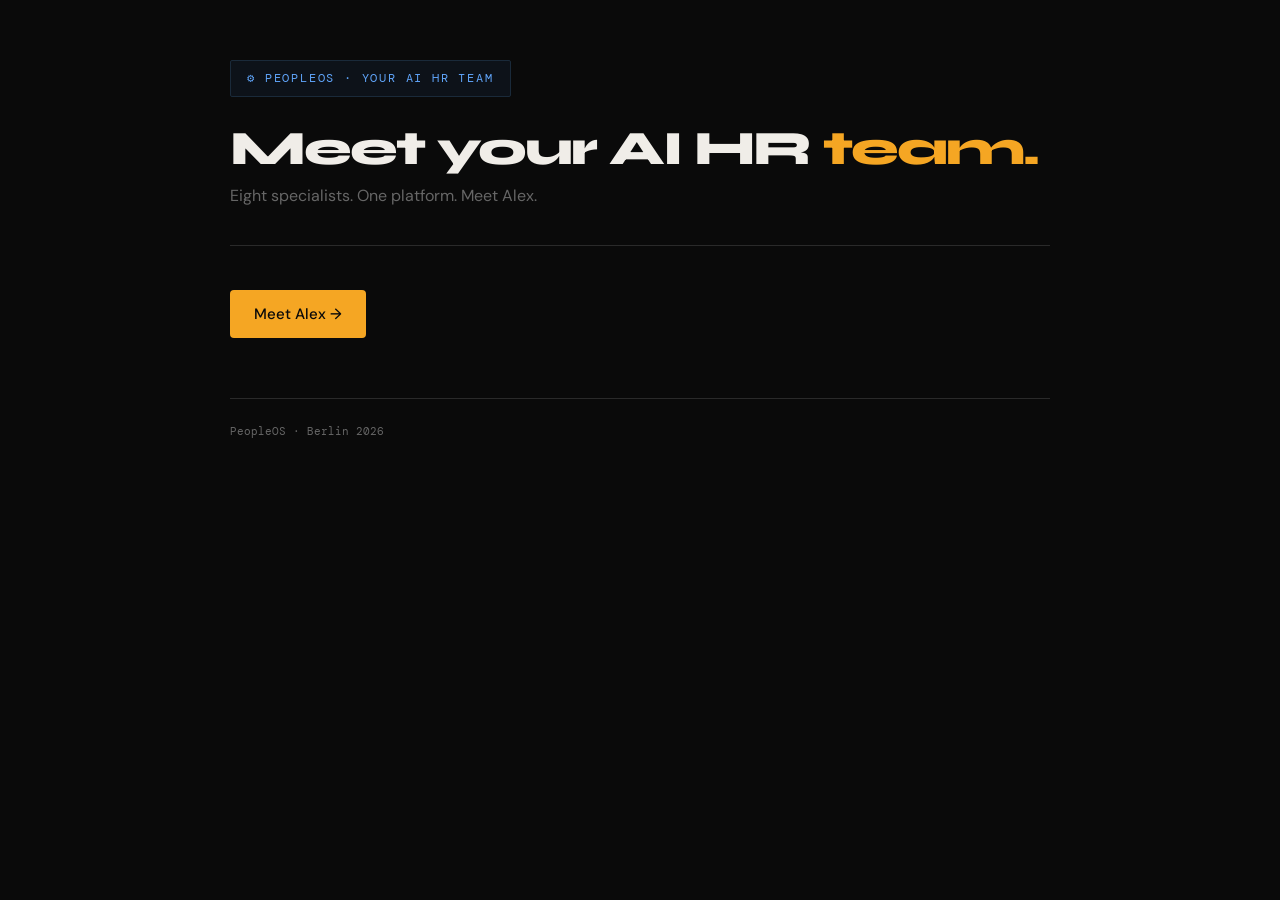
==== index.html @ 3e2934d3 "feat(ui): brand-styled CSS + index landing stub + Alex page shell - styles.css: :root CSS variables " ====
<!DOCTYPE html>
<html lang="en">
<head>
  <meta charset="UTF-8">
  <meta name="viewport" content="width=device-width, initial-scale=1.0">
  <title>PeopleOS — Your AI HR Team</title>
  <link rel="preconnect" href="https://fonts.googleapis.com">
  <link rel="preconnect" href="https://fonts.gstatic.com" crossorigin>
  <link href="https://fonts.googleapis.com/css2?family=DM+Mono:wght@400;500&family=Syne:wght@700;800&family=DM+Sans:wght@300;400;500&display=swap" rel="stylesheet">
  <link rel="stylesheet" href="styles.css">
</head>
<body>
  <div class="page">

    <div class="header">
      <div class="role-badge">⚙ PeopleOS · Your AI HR Team</div>
      <h1>Meet your AI HR <em>team.</em></h1>
      <p class="subtitle">Eight specialists. One platform. Meet Alex.</p>
    </div>

    <section>
      <a href="/alex" class="cta-button">Meet Alex →</a>
    </section>

    <div class="footer">
      <span>PeopleOS · Berlin 2026</span>
    </div>

  </div>
</body>
</html>
---- styles.css ----
/* styles.css — PeopleOS shared stylesheet
   Covers both index.html (Team Showcase) and alex.html (Alex Interface).
   All colours from CSS custom properties only — no inline hex in components.
   Google Fonts loaded via <link> in HTML, not @import here.
*/

/* ─── CSS Custom Properties ──────────────────────────────────────────────── */

:root {
  /* Backgrounds */
  --black:    #0a0a0a;
  --card:     #1a1a1a;
  --card2:    #141414;

  /* Borders */
  --border:   #2a2a2a;

  /* Text */
  --white:    #f0ede8;
  --muted:    #666666;

  /* Accents */
  --gold:     #f5a623;
  --gold-dim: #a06b10;
  --blue:     #60a5fa;
  --green:    #4ade80;
  --red:      #f87171;

  /* Contextual / component colours */
  --navy-bg:       #0d1219;   /* role badge bg, prompt box bg */
  --navy-deep:     #0d1a2e;   /* avatar bg, agent-tag bg */
  --navy-border:   #1a2a3a;   /* interactive/highlighted borders */
  --code-bg:       #080d14;   /* prompt / code box bg */
  --code-text:     #a0c4ff;   /* prompt box body text */
  --warn-bg:       #1a1000;   /* warning background */
  --warn-border:   #3a2a00;   /* warning border */
  --warn-text:     #ffd080;   /* warning text */
  --crit-bg:       #1a0d0d;   /* deadline / critical alert bg */
  --crit-border:   #3a1a1a;   /* deadline border */
  --north-text:    #050d1a;   /* north-star box text */
}

/* ─── Reset ──────────────────────────────────────────────────────────────── */

*, *::before, *::after {
  margin: 0;
  padding: 0;
  box-sizing: border-box;
}

/* ─── Base ───────────────────────────────────────────────────────────────── */

body {
  background: var(--black);
  color: var(--white);
  font-family: 'DM Sans', sans-serif;
  font-size: 15px;
  line-height: 1.6;
  -webkit-font-smoothing: antialiased;
}

/* ─── Page container ─────────────────────────────────────────────────────── */

.page {
  max-width: 900px;
  margin: 0 auto;
  padding: 60px 40px;
}

/* ─── Typography ─────────────────────────────────────────────────────────── */

h1 {
  font-family: 'Syne', sans-serif;
  font-size: 48px;
  font-weight: 800;
  letter-spacing: -2px;
  line-height: 1;
}

h1 em {
  color: var(--gold);
  font-style: normal;
}

h2 {
  font-family: 'Syne', sans-serif;
  font-size: 11px;
  font-weight: 700;
  letter-spacing: 0.2em;
  text-transform: uppercase;
  color: var(--gold);
  margin-bottom: 18px;
  display: flex;
  align-items: center;
  gap: 12px;
}

h2::after {
  content: '';
  flex: 1;
  height: 1px;
  background: var(--border);
}

h3 {
  font-family: 'Syne', sans-serif;
  font-size: 22px;
  font-weight: 800;
}

/* Output card headings (h3 inside output cards) */
.output-card h3 {
  font-family: 'Syne', sans-serif;
  font-size: 16px;
  font-weight: 700;
  color: var(--white);
  margin-bottom: 12px;
}

strong {
  color: var(--gold);
}

/* ─── Section spacing ────────────────────────────────────────────────────── */

section {
  margin-bottom: 48px;
}

/* ─── Header ─────────────────────────────────────────────────────────────── */

.header {
  border-bottom: 1px solid var(--border);
  padding-bottom: 36px;
  margin-bottom: 44px;
}

.subtitle {
  font-size: 16px;
  color: var(--muted);
  margin-top: 10px;
}

/* ─── Role badge ─────────────────────────────────────────────────────────── */

.role-badge {
  display: inline-flex;
  align-items: center;
  gap: 10px;
  background: var(--navy-bg);
  border: 1px solid var(--navy-border);
  padding: 8px 16px;
  border-radius: 2px;
  margin-bottom: 28px;
  font-family: 'DM Mono', monospace;
  font-size: 12px;
  letter-spacing: 0.15em;
  color: var(--blue);
  text-transform: uppercase;
}

/* ─── Agent card ─────────────────────────────────────────────────────────── */

.agent-card {
  background: var(--card);
  border: 1px solid var(--navy-border);
  border-radius: 4px;
  padding: 24px;
  display: flex;
  gap: 20px;
  align-items: flex-start;
  margin-bottom: 24px;
}

.avatar {
  width: 60px;
  height: 60px;
  border-radius: 50%;
  background: var(--navy-deep);
  color: var(--blue);
  display: flex;
  align-items: center;
  justify-content: center;
  font-family: 'Syne', sans-serif;
  font-size: 20px;
  font-weight: 800;
  flex-shrink: 0;
}

.agent-details h3 {
  font-family: 'Syne', sans-serif;
  font-size: 22px;
  font-weight: 800;
  color: var(--white);
}

.agent-details p {
  font-size: 14px;
  color: var(--muted);
  margin-top: 4px;
}

.agent-tag {
  display: inline-block;
  margin-top: 8px;
  font-family: 'DM Mono', monospace;
  font-size: 10px;
  letter-spacing: 0.1em;
  text-transform: uppercase;
  background: var(--navy-deep);
  color: var(--blue);
  border: 1px solid var(--navy-border);
  padding: 3px 10px;
  border-radius: 2px;
}

/* Online status dot */
.online-dot {
  display: inline-block;
  width: 8px;
  height: 8px;
  border-radius: 50%;
  background: var(--green);
  margin-right: 6px;
}

.agent-status {
  font-family: 'DM Mono', monospace;
  font-size: 11px;
  color: var(--green);
  margin-left: auto;
  display: flex;
  align-items: center;
  white-space: nowrap;
  flex-shrink: 0;
}

/* ─── Input section ──────────────────────────────────────────────────────── */

.input-section {
  margin-bottom: 32px;
}

.textarea {
  width: 100%;
  background: var(--card);
  border: 1px solid var(--border);
  border-radius: 4px;
  padding: 16px 18px;
  font-family: 'DM Sans', sans-serif;
  font-size: 15px;
  color: var(--white);
  line-height: 1.6;
  resize: vertical;
  display: block;
  transition: border-color 0.15s;
}

.textarea::placeholder {
  color: var(--muted);
}

.textarea:focus {
  outline: none;
  border-color: var(--gold);
}

.textarea:disabled {
  opacity: 0.5;
  cursor: not-allowed;
}

/* ─── Buttons ────────────────────────────────────────────────────────────── */

.cta-button {
  display: inline-flex;
  align-items: center;
  gap: 8px;
  background: var(--gold);
  color: var(--black);
  border: none;
  border-radius: 4px;
  padding: 12px 24px;
  font-family: 'DM Sans', sans-serif;
  font-size: 15px;
  font-weight: 500;
  cursor: pointer;
  transition: opacity 0.15s;
  text-decoration: none;
}

.cta-button:hover {
  opacity: 0.88;
}

.cta-button:focus {
  outline: 2px solid var(--gold);
  outline-offset: 2px;
}

.cta-button:disabled {
  opacity: 0.35;
  cursor: not-allowed;
}

/* Secondary / muted button variant */
.cta-button--secondary {
  background: transparent;
  color: var(--muted);
  border: 1px solid var(--border);
}

.cta-button--secondary:hover {
  border-color: var(--white);
  color: var(--white);
  opacity: 1;
}

/* Blue button variant (e.g. Post to LinkedIn) */
.cta-button--blue {
  background: var(--blue);
  color: var(--black);
}

.cta-button--blue:focus {
  outline-color: var(--blue);
}

/* ─── Loading panel ──────────────────────────────────────────────────────── */

.loading-panel {
  background: var(--card);
  border: 1px solid var(--navy-border);
  border-radius: 4px;
  padding: 22px 26px;
  font-family: 'DM Mono', monospace;
  font-size: 13px;
  line-height: 1.9;
  color: var(--code-text);
  margin-bottom: 24px;
}

.loading-panel .loading-title {
  color: var(--blue);
  font-size: 14px;
  font-weight: 500;
  margin-bottom: 8px;
}

.loading-dots {
  display: inline-block;
  color: var(--blue);
}

/* ─── Output region + cards ──────────────────────────────────────────────── */

.output-region {
  display: grid;
  grid-template-columns: 1fr 1fr;
  gap: 8px;
  margin-bottom: 32px;
}

/* aria-live wrapper for screen readers */
.output-region[aria-live] {
  /* attribute set in HTML; no additional styles needed */
}

.output-card {
  background: var(--card);
  border: 1px solid var(--border);
  border-radius: 4px;
  padding: 18px 20px;
  overflow: hidden;
}

/* Hero / featured card — LinkedIn ad */
.output-card--hero {
  border-color: var(--gold-dim);
  grid-column: 1 / -1;
}

/* Output tag label */
.output-tag {
  font-family: 'DM Mono', monospace;
  font-size: 10px;
  letter-spacing: 0.1em;
  text-transform: uppercase;
  margin-bottom: 10px;
  color: var(--blue);
}

.output-tag--gold {
  color: var(--gold);
}

/* Pre-formatted text (LinkedIn ad) */
.output-card pre {
  white-space: pre-wrap;
  font-family: 'DM Sans', sans-serif;
  font-size: 14px;
  line-height: 1.7;
  color: var(--white);
  margin: 0 0 16px 0;
}

/* Markdown-rendered content inside output cards */
.output-card p {
  font-size: 14px;
  line-height: 1.8;
  color: var(--white);
  margin-bottom: 8px;
}

.output-card ul,
.output-card ol {
  padding-left: 20px;
  margin-bottom: 8px;
}

.output-card li {
  font-size: 14px;
  line-height: 1.8;
  color: var(--white);
  margin-bottom: 2px;
}

.output-card table {
  width: 100%;
  border-collapse: collapse;
  font-size: 13px;
  margin-bottom: 8px;
}

.output-card th,
.output-card td {
  text-align: left;
  padding: 6px 10px;
  border-bottom: 1px solid var(--border);
  color: var(--white);
}

.output-card th {
  color: var(--gold);
  font-family: 'DM Mono', monospace;
  font-size: 11px;
  letter-spacing: 0.05em;
  text-transform: uppercase;
}

/* Card action row */
.output-card-actions {
  display: flex;
  gap: 10px;
  justify-content: flex-end;
  margin-top: 16px;
}

/* ─── Warning panel ──────────────────────────────────────────────────────── */

.warning {
  background: var(--warn-bg);
  border: 1px solid var(--warn-border);
  border-radius: 4px;
  padding: 18px 20px;
  font-size: 13px;
  color: var(--warn-text);
  margin-bottom: 24px;
}

.warning p {
  margin-bottom: 12px;
}

.warning p:last-child {
  margin-bottom: 0;
}

/* ─── Back link ──────────────────────────────────────────────────────────── */

.back-link {
  display: inline-block;
  font-family: 'DM Mono', monospace;
  font-size: 12px;
  color: var(--muted);
  text-decoration: none;
  margin-bottom: 32px;
  transition: color 0.15s;
}

.back-link:hover {
  color: var(--white);
}

/* ─── Copy tag (small inline status) ────────────────────────────────────── */

.copy-tag {
  font-family: 'DM Mono', monospace;
  font-size: 10px;
  letter-spacing: 0.05em;
  color: var(--green);
  opacity: 0;
  transition: opacity 0.2s;
}

.copy-tag.is-visible {
  opacity: 1;
}

/* ─── Footer ─────────────────────────────────────────────────────────────── */

.footer {
  border-top: 1px solid var(--border);
  padding-top: 24px;
  margin-top: 60px;
  display: flex;
  justify-content: space-between;
  font-family: 'DM Mono', monospace;
  font-size: 11px;
  color: var(--muted);
}

/* ─── Team grid (Phase 3 — placeholder hook) ─────────────────────────────── */

.team-grid {
  display: grid;
  grid-template-columns: repeat(3, 1fr);
  gap: 12px;
}

/* Individual team member card */
.team-card {
  background: var(--card);
  border: 1px solid var(--navy-border);
  border-radius: 4px;
  padding: 20px;
  display: flex;
  flex-direction: column;
  gap: 12px;
  transition: border-color 0.15s;
}

.team-card--active {
  cursor: pointer;
}

.team-card--active:hover {
  border-color: var(--blue);
}

.team-card--inactive {
  cursor: not-allowed;
  opacity: 0.6;
}

.team-card .avatar {
  width: 48px;
  height: 48px;
  font-size: 16px;
}

.team-card-name {
  font-family: 'Syne', sans-serif;
  font-size: 15px;
  font-weight: 800;
  color: var(--white);
}

.team-card-role {
  font-size: 12px;
  color: var(--muted);
  margin-top: 2px;
}

/* Status pills on team cards */
.status-pill {
  display: inline-block;
  font-family: 'DM Mono', monospace;
  font-size: 10px;
  letter-spacing: 0.1em;
  text-transform: uppercase;
  padding: 3px 10px;
  border-radius: 2px;
  margin-top: 4px;
}

.status-pill--active {
  background: var(--warn-bg);
  border: 1px solid var(--warn-border);
  color: var(--gold);
}

.status-pill--coming {
  background: var(--card);
  border: 1px solid var(--border);
  color: var(--muted);
}

/* ─── Utility: hidden ────────────────────────────────────────────────────── */

[hidden] {
  display: none !important;
}
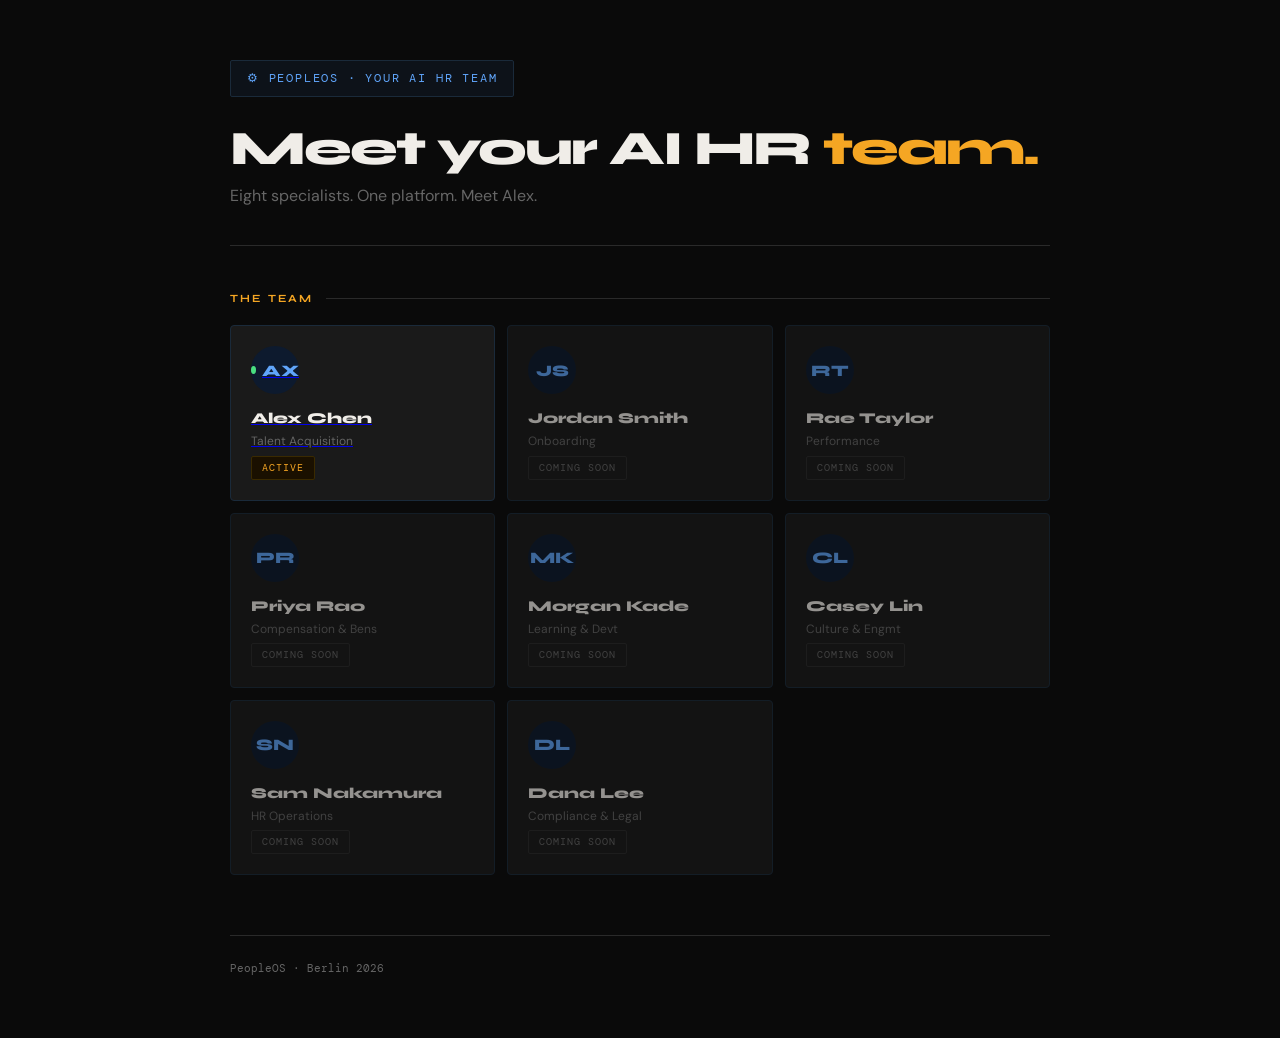
==== commit a9222364: "feat(phase-3): team showcase grid with 8 agent cards Replace placeholder CTA button on / with a 3-co" ====
--- a/index.html
+++ b/index.html
@@ -19,7 +19,92 @@
     </div>
 
     <section>
-      <a href="/alex" class="cta-button">Meet Alex →</a>
+      <h2>The team</h2>
+      <div class="team-grid">
+
+        <!-- Alex Chen (active) -->
+        <a href="/alex" class="team-card team-card--active">
+          <div class="avatar">
+            <span class="online-dot" aria-label="Online"></span>AX
+          </div>
+          <div>
+            <div class="team-card-name">Alex Chen</div>
+            <div class="team-card-role">Talent Acquisition</div>
+            <span class="status-pill status-pill--active">Active</span>
+          </div>
+        </a>
+
+        <!-- Jordan Smith (coming soon) -->
+        <div class="team-card team-card--inactive" aria-disabled="true" title="Coming soon">
+          <div class="avatar">JS</div>
+          <div>
+            <div class="team-card-name">Jordan Smith</div>
+            <div class="team-card-role">Onboarding</div>
+            <span class="status-pill status-pill--coming">Coming soon</span>
+          </div>
+        </div>
+
+        <!-- Rae Taylor (coming soon) -->
+        <div class="team-card team-card--inactive" aria-disabled="true" title="Coming soon">
+          <div class="avatar">RT</div>
+          <div>
+            <div class="team-card-name">Rae Taylor</div>
+            <div class="team-card-role">Performance</div>
+            <span class="status-pill status-pill--coming">Coming soon</span>
+          </div>
+        </div>
+
+        <!-- Priya Rao (coming soon) -->
+        <div class="team-card team-card--inactive" aria-disabled="true" title="Coming soon">
+          <div class="avatar">PR</div>
+          <div>
+            <div class="team-card-name">Priya Rao</div>
+            <div class="team-card-role">Compensation &amp; Bens</div>
+            <span class="status-pill status-pill--coming">Coming soon</span>
+          </div>
+        </div>
+
+        <!-- Morgan Kade (coming soon) -->
+        <div class="team-card team-card--inactive" aria-disabled="true" title="Coming soon">
+          <div class="avatar">MK</div>
+          <div>
+            <div class="team-card-name">Morgan Kade</div>
+            <div class="team-card-role">Learning &amp; Devt</div>
+            <span class="status-pill status-pill--coming">Coming soon</span>
+          </div>
+        </div>
+
+        <!-- Casey Lin (coming soon) -->
+        <div class="team-card team-card--inactive" aria-disabled="true" title="Coming soon">
+          <div class="avatar">CL</div>
+          <div>
+            <div class="team-card-name">Casey Lin</div>
+            <div class="team-card-role">Culture &amp; Engmt</div>
+            <span class="status-pill status-pill--coming">Coming soon</span>
+          </div>
+        </div>
+
+        <!-- Sam Nakamura (coming soon) -->
+        <div class="team-card team-card--inactive" aria-disabled="true" title="Coming soon">
+          <div class="avatar">SN</div>
+          <div>
+            <div class="team-card-name">Sam Nakamura</div>
+            <div class="team-card-role">HR Operations</div>
+            <span class="status-pill status-pill--coming">Coming soon</span>
+          </div>
+        </div>
+
+        <!-- Dana Lee (coming soon) -->
+        <div class="team-card team-card--inactive" aria-disabled="true" title="Coming soon">
+          <div class="avatar">DL</div>
+          <div>
+            <div class="team-card-name">Dana Lee</div>
+            <div class="team-card-role">Compliance &amp; Legal</div>
+            <span class="status-pill status-pill--coming">Coming soon</span>
+          </div>
+        </div>
+
+      </div>
     </section>
 
     <div class="footer">
--- a/styles.css
+++ b/styles.css
@@ -326,6 +326,39 @@
   outline-color: var(--blue);
 }
 
+/* Ghost button — neutral border, used for "Copy" on output cards */
+.cta-button--ghost {
+  background: transparent;
+  color: var(--white);
+  border: 1px solid var(--border);
+  font-family: 'DM Mono', monospace;
+  font-size: 12px;
+  font-weight: 500;
+  letter-spacing: 0.05em;
+  text-transform: uppercase;
+  padding: 10px 18px;
+}
+
+.cta-button--ghost:hover {
+  border-color: var(--blue);
+  color: var(--blue);
+  opacity: 1;
+}
+
+.cta-button--ghost:focus {
+  outline-color: var(--blue);
+}
+
+.cta-button--ghost.is-success {
+  color: var(--green);
+  border-color: var(--green);
+}
+
+.cta-button--ghost.is-error {
+  color: var(--red);
+  border-color: var(--red);
+}
+
 /* ─── Loading panel ──────────────────────────────────────────────────────── */
 
 .loading-panel {
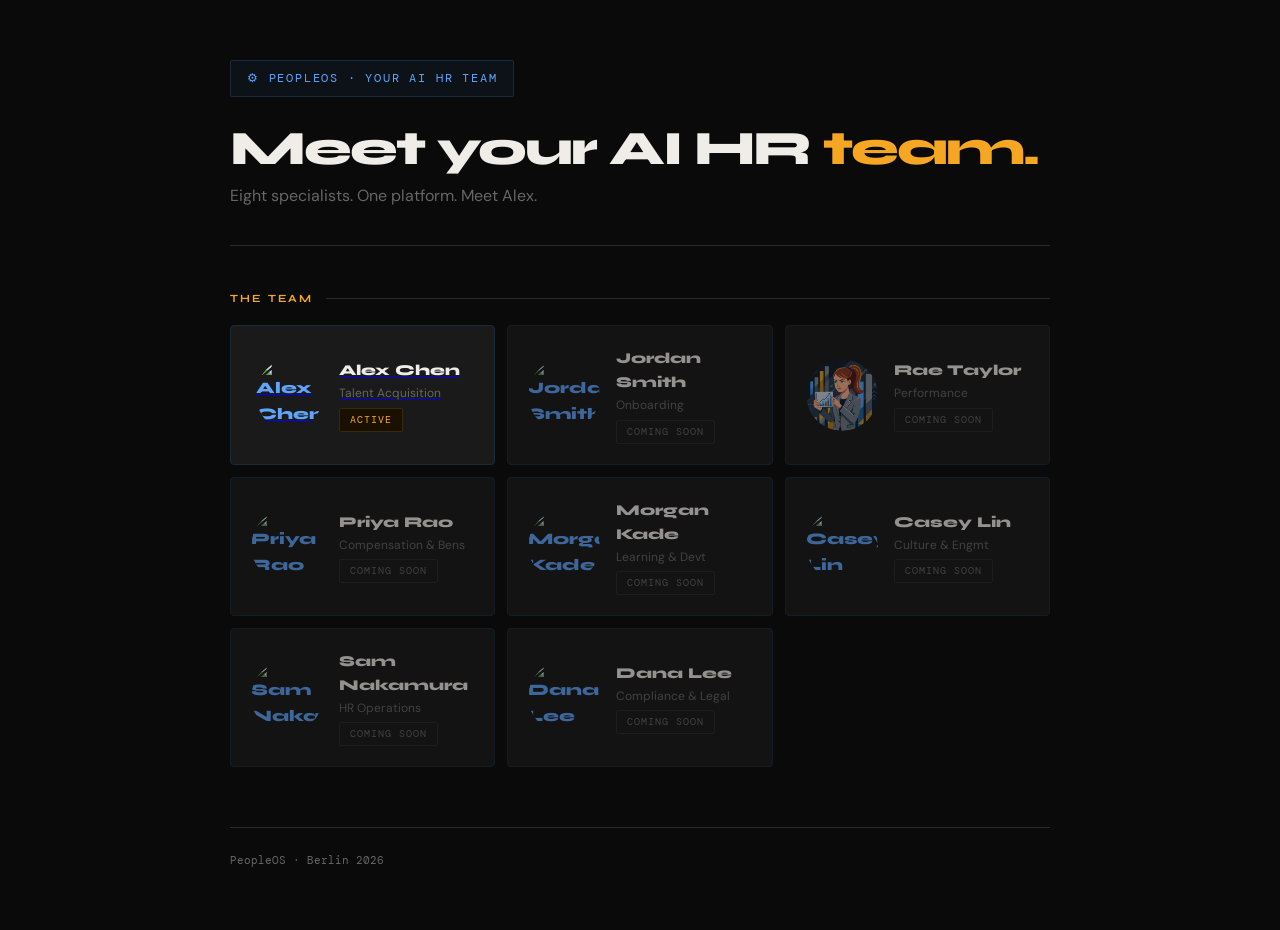
==== commit 54347a37: "feat: cartoon avatars for all 8 agent cards via Nano Banana 2 Generated role-specific flat vector ca" ====
--- a/index.html
+++ b/index.html
@@ -24,8 +24,9 @@
 
         <!-- Alex Chen (active) -->
         <a href="/alex" class="team-card team-card--active">
-          <div class="avatar">
-            <span class="online-dot" aria-label="Online"></span>AX
+          <div class="avatar avatar--img">
+            <span class="online-dot" aria-label="Online"></span>
+            <img src="/avatars/alex.png" alt="Alex Chen" />
           </div>
           <div>
             <div class="team-card-name">Alex Chen</div>
@@ -36,7 +37,9 @@
 
         <!-- Jordan Smith (coming soon) -->
         <div class="team-card team-card--inactive" aria-disabled="true" title="Coming soon">
-          <div class="avatar">JS</div>
+          <div class="avatar avatar--img">
+            <img src="/avatars/jordan.png" alt="Jordan Smith" />
+          </div>
           <div>
             <div class="team-card-name">Jordan Smith</div>
             <div class="team-card-role">Onboarding</div>
@@ -46,7 +49,9 @@
 
         <!-- Rae Taylor (coming soon) -->
         <div class="team-card team-card--inactive" aria-disabled="true" title="Coming soon">
-          <div class="avatar">RT</div>
+          <div class="avatar avatar--img">
+            <img src="/avatars/rae.png" alt="Rae Taylor" />
+          </div>
           <div>
             <div class="team-card-name">Rae Taylor</div>
             <div class="team-card-role">Performance</div>
@@ -56,7 +61,9 @@
 
         <!-- Priya Rao (coming soon) -->
         <div class="team-card team-card--inactive" aria-disabled="true" title="Coming soon">
-          <div class="avatar">PR</div>
+          <div class="avatar avatar--img">
+            <img src="/avatars/priya.png" alt="Priya Rao" />
+          </div>
           <div>
             <div class="team-card-name">Priya Rao</div>
             <div class="team-card-role">Compensation &amp; Bens</div>
@@ -66,7 +73,9 @@
 
         <!-- Morgan Kade (coming soon) -->
         <div class="team-card team-card--inactive" aria-disabled="true" title="Coming soon">
-          <div class="avatar">MK</div>
+          <div class="avatar avatar--img">
+            <img src="/avatars/morgan.png" alt="Morgan Kade" />
+          </div>
           <div>
             <div class="team-card-name">Morgan Kade</div>
             <div class="team-card-role">Learning &amp; Devt</div>
@@ -76,7 +85,9 @@
 
         <!-- Casey Lin (coming soon) -->
         <div class="team-card team-card--inactive" aria-disabled="true" title="Coming soon">
-          <div class="avatar">CL</div>
+          <div class="avatar avatar--img">
+            <img src="/avatars/casey.png" alt="Casey Lin" />
+          </div>
           <div>
             <div class="team-card-name">Casey Lin</div>
             <div class="team-card-role">Culture &amp; Engmt</div>
@@ -86,7 +97,9 @@
 
         <!-- Sam Nakamura (coming soon) -->
         <div class="team-card team-card--inactive" aria-disabled="true" title="Coming soon">
-          <div class="avatar">SN</div>
+          <div class="avatar avatar--img">
+            <img src="/avatars/sam.png" alt="Sam Nakamura" />
+          </div>
           <div>
             <div class="team-card-name">Sam Nakamura</div>
             <div class="team-card-role">HR Operations</div>
@@ -96,7 +109,9 @@
 
         <!-- Dana Lee (coming soon) -->
         <div class="team-card team-card--inactive" aria-disabled="true" title="Coming soon">
-          <div class="avatar">DL</div>
+          <div class="avatar avatar--img">
+            <img src="/avatars/dana.png" alt="Dana Lee" />
+          </div>
           <div>
             <div class="team-card-name">Dana Lee</div>
             <div class="team-card-role">Compliance &amp; Legal</div>
--- a/styles.css
+++ b/styles.css
@@ -359,6 +359,18 @@
   border-color: var(--red);
 }
 
+.truncation-pill {
+  font-family: 'DM Mono', monospace;
+  font-size: 10px;
+  letter-spacing: 0.05em;
+  color: var(--warn-text);
+  background: var(--warn-bg);
+  border: 1px solid var(--warn-border);
+  padding: 6px 10px;
+  border-radius: 2px;
+  align-self: center;
+}
+
 /* ─── Loading panel ──────────────────────────────────────────────────────── */
 
 .loading-panel {
@@ -568,8 +580,9 @@
   border-radius: 4px;
   padding: 20px;
   display: flex;
-  flex-direction: column;
-  gap: 12px;
+  flex-direction: row;
+  align-items: center;
+  gap: 16px;
   transition: border-color 0.15s;
 }
 
@@ -587,9 +600,25 @@
 }
 
 .team-card .avatar {
-  width: 48px;
-  height: 48px;
+  width: 72px;
+  height: 72px;
   font-size: 16px;
+  flex-shrink: 0;
+}
+
+.team-card .avatar--img {
+  background: transparent;
+  border: none;
+  overflow: hidden;
+  border-radius: 50%;
+}
+
+.team-card .avatar--img img {
+  width: 100%;
+  height: 100%;
+  object-fit: cover;
+  border-radius: 50%;
+  display: block;
 }
 
 .team-card-name {
